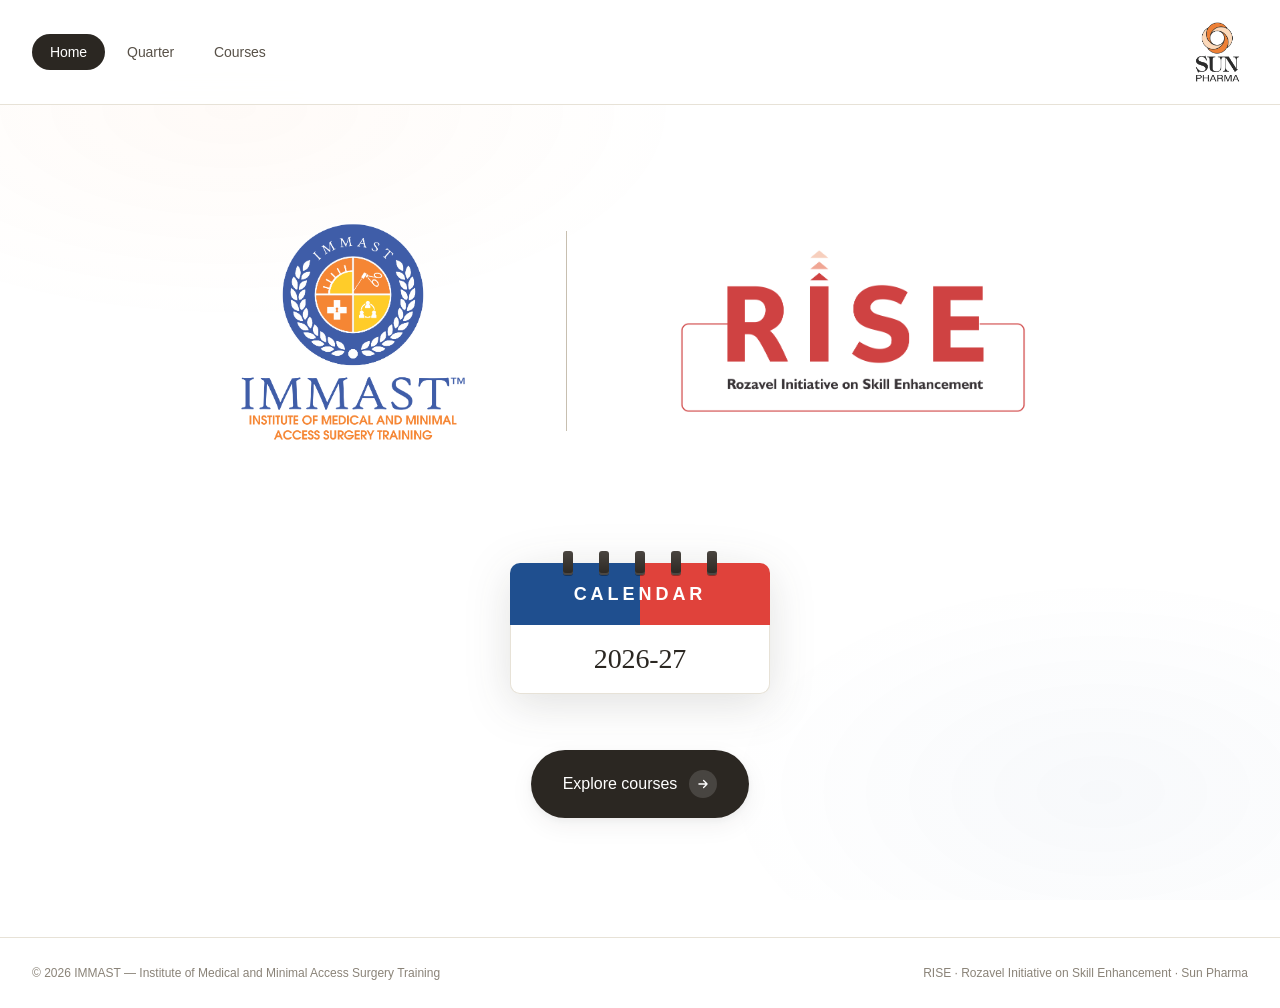
==== index.html @ b808cfca "Add files via upload" ====
<!DOCTYPE html>
<html lang="en">
<head>
<meta charset="UTF-8" />
<meta name="viewport" content="width=device-width, initial-scale=1.0, maximum-scale=5.0" />
<meta name="color-scheme" content="light only" />
<meta name="theme-color" content="#FFFFFF" />
<meta name="format-detection" content="telephone=no, date=no, address=no, email=no" />
<title>IMMAST × RISE — Course Calendar 2026–27</title>

<!-- Security headers (meta equivalents — configure matching response headers at the web server for full effect) -->
<meta http-equiv="Content-Security-Policy" content="default-src 'self'; script-src 'self'; style-src 'self' https://fonts.googleapis.com; font-src 'self' https://fonts.gstatic.com; img-src 'self'; frame-src 'self'; frame-ancestors 'none'; base-uri 'self'; form-action 'self'; object-src 'none'; connect-src 'self'; media-src 'self'; worker-src 'self'; manifest-src 'self'; upgrade-insecure-requests;">
<meta http-equiv="X-Content-Type-Options" content="nosniff">
<meta http-equiv="X-Frame-Options" content="DENY">
<meta name="referrer" content="strict-origin-when-cross-origin">
<meta http-equiv="Permissions-Policy" content="accelerometer=(), autoplay=(), camera=(), cross-origin-isolated=(), display-capture=(), encrypted-media=(), fullscreen=(self), geolocation=(), gyroscope=(), keyboard-map=(), magnetometer=(), microphone=(), midi=(), payment=(), picture-in-picture=(), publickey-credentials-get=(), screen-wake-lock=(), sync-xhr=(), usb=(), xr-spatial-tracking=()">

<link rel="preconnect" href="https://fonts.googleapis.com">
<link rel="preconnect" href="https://fonts.gstatic.com" crossorigin>
<link href="https://fonts.googleapis.com/css2?family=Fraunces:opsz,wght@9..144,400;9..144,500;9..144,600;9..144,700&family=Inter:wght@400;500;600;700&display=swap" rel="stylesheet">
<link rel="stylesheet" href="styles.css">
</head>
<body>

<div class="ambient" aria-hidden="true"></div>

<!-- ========== TOP BAR ========== -->
<header class="topbar" role="banner">
  <div class="topbar-inner">
    <nav class="topbar-nav" aria-label="Primary">
      <button class="nav-link" data-nav="landing">Home</button>
      <button class="nav-link" data-nav="quarters">Quarter</button>
      <button class="nav-link" data-nav="courses">Courses</button>
    </nav>

    <button class="burger" id="burger" aria-label="Open menu" aria-expanded="false" aria-controls="mobile-drawer">
      <svg viewBox="0 0 24 24" fill="none" stroke="currentColor" stroke-width="2" stroke-linecap="round" stroke-linejoin="round"><path d="M4 6h16M4 12h16M4 18h16"/></svg>
    </button>

    <div class="brand-group">
      <img class="logo-immast" src="assets/IMMAST Logo.png" alt="IMMAST — Institute of Medical and Minimal Access Surgery Training" />
      <div class="brand-divider" aria-hidden="true"></div>
      <img class="logo-rise" src="assets/Rise Logo.png" alt="RISE — Rozavel Initiative on Skill Enhancement" />
    </div>

    <div class="topbar-right">
      <img class="logo-sun" src="assets/Sun Logo.png" alt="Sun Pharma" />
    </div>
  </div>

  <nav class="mobile-drawer" id="mobile-drawer" aria-label="Mobile primary">
    <button class="nav-link" data-nav="landing">Home</button>
    <button class="nav-link" data-nav="quarters">Quarter</button>
    <button class="nav-link" data-nav="courses">Courses</button>
  </nav>
</header>

<!-- ========== STAGE ========== -->
<main class="stage" id="stage">

  <!-- Screen 1: Landing -->
  <section class="screen active" id="screen-landing" data-screen="landing">
    <div class="container landing">
      <div class="landing-logos" aria-hidden="true">
        <img class="landing-logo immast" src="assets/IMMAST Logo.png" alt="" />
        <span class="lg-divider"></span>
        <img class="landing-logo rise" src="assets/Rise Logo.png" alt="" />
      </div>

      <div class="cal-badge" aria-label="Calendar 2026-27">
        <div class="cal-rings" aria-hidden="true">
          <span></span><span></span><span></span><span></span><span></span>
        </div>
        <div class="cal-top">CALENDAR</div>
        <div class="cal-bottom">2026-27</div>
      </div>

      <button class="cta-primary" id="go-quarters">
        Explore courses
        <span class="arrow">
          <svg viewBox="0 0 24 24" fill="none" stroke="currentColor" stroke-width="2.2" stroke-linecap="round" stroke-linejoin="round"><path d="M5 12h14M13 6l6 6-6 6"/></svg>
        </span>
      </button>
    </div>
  </section>

  <!-- Screen 2: Quarter select -->
  <section class="screen" id="screen-quarters" data-screen="quarters">
    <div class="container landing">
      <div class="back-slot" id="backslot-quarters"></div>

      <div class="landing-logos" aria-hidden="true">
        <img class="landing-logo immast" src="assets/IMMAST Logo.png" alt="" />
        <span class="lg-divider"></span>
        <img class="landing-logo rise" src="assets/Rise Logo.png" alt="" />
      </div>

      <div class="cal-badge" aria-label="Calendar 2026-27">
        <div class="cal-rings" aria-hidden="true">
          <span></span><span></span><span></span><span></span><span></span>
        </div>
        <div class="cal-top">CALENDAR</div>
        <div class="cal-bottom">2026-27</div>
      </div>

      <div class="quarter-grid" id="quarter-grid"></div>
    </div>
  </section>

  <!-- Screen 3: Course list -->
  <section class="screen" id="screen-courses" data-screen="courses">
    <div class="container">
      <div class="back-slot" id="backslot-courses"></div>
      <div class="quarter-switch" id="quarter-switch"></div>
      <div class="course-header" id="course-header"></div>
      <div class="course-list" id="course-list"></div>
    </div>
  </section>

</main>

<!-- ========== FOOTER ========== -->
<footer class="site-foot">
  <div>© 2026 IMMAST — Institute of Medical and Minimal Access Surgery Training</div>
  <div>RISE · Rozavel Initiative on Skill Enhancement · Sun Pharma</div>
</footer>

<!-- ========== PDF VIEWER ========== -->
<div class="pdf-overlay" id="pdf-overlay" role="dialog" aria-modal="true" aria-label="Course brochure">
  <div class="pdf-topbar">
    <div class="pdf-title">
      <span class="top">Course brochure</span>
      <span class="name" id="pdf-name">—</span>
    </div>
    <div class="pdf-controls">
      <a class="pdf-open-new" id="pdf-open-new" href="#" target="_blank" rel="noopener noreferrer">
        <svg viewBox="0 0 24 24" fill="none" stroke="currentColor" stroke-width="2" stroke-linecap="round" stroke-linejoin="round"><path d="M14 3h7v7M10 14L21 3M21 14v5a2 2 0 0 1-2 2H5a2 2 0 0 1-2-2V5a2 2 0 0 1 2-2h5"/></svg>
        Open in new tab
      </a>
      <button class="pdf-btn" id="pdf-close" title="Close" aria-label="Close">
        <svg viewBox="0 0 24 24" fill="none" stroke="currentColor" stroke-width="2" stroke-linecap="round"><path d="M6 6l12 12M18 6L6 18"/></svg>
      </button>
    </div>
  </div>
  <div class="pdf-stage" id="pdf-stage">
    <div class="pdf-canvas" id="pdf-canvas">
      <iframe class="pdf-frame" id="pdf-frame" title="Course brochure" src="about:blank"></iframe>
    </div>
  </div>
</div>

<script src="app.js" defer></script>
</body>
</html>
---- styles.css ----
:root{
  --bg: #FFFFFF;
  --bg-2: #F6F3EE;
  --paper: #FFFFFF;
  --ink: #2B2722;
  --ink-2: #585148;
  --ink-3: #8A8378;
  --line: #E7E2D7;
  --line-2: #C7BFB0;

  --accent: #F47A21;      /* Quarter 1 — bright orange */
  --accent-soft: #F7B27A;
  --accent-bg: #FCE8D4;

  --immast: #1F4F8F;      /* Quarter 2 / IMMAST blue */
  --immast-soft: #8FA6C6;
  --immast-bg: #DEE6F2;

  --rise: #E0423B;        /* Quarter 3 / RISE red */
  --rise-soft: #F0A19D;
  --rise-bg: #FADDDB;

  --shadow-sm: 0 1px 2px rgba(43,39,34,0.04), 0 1px 3px rgba(43,39,34,0.06);
  --shadow-md: 0 2px 8px rgba(43,39,34,0.05), 0 8px 24px rgba(43,39,34,0.06);
  --shadow-lg: 0 10px 40px rgba(43,39,34,0.10), 0 20px 60px rgba(43,39,34,0.08);

  --r-sm: 10px;
  --r-md: 16px;
  --r-lg: 24px;

  --ease: cubic-bezier(0.22, 1, 0.36, 1);
}

/* Per-quarter theming — applied via .q-1 / .q-2 / .q-3 classes rather than inline styles */
.q-1{ --q-color: var(--accent); --q-soft: var(--accent-soft); --q-bg: var(--accent-bg); }
.q-2{ --q-color: var(--immast); --q-soft: var(--immast-soft); --q-bg: var(--immast-bg); }
.q-3{ --q-color: var(--rise); --q-soft: var(--rise-soft); --q-bg: var(--rise-bg); }

html{
  color-scheme: light only;
  -webkit-text-size-adjust: 100%;
  -ms-text-size-adjust: 100%;
  text-size-adjust: 100%;
}
*{
  box-sizing: border-box; margin: 0; padding: 0;
  -webkit-tap-highlight-color: transparent;
  user-select: none;
  -webkit-user-select: none;
  font-synthesis: none;
  -webkit-font-synthesis: none;
}
em, i, address, cite, dfn, var{ font-style: normal; }
html, body{ height: 100%; }
body{
  font-family: 'Inter', Arial, Helvetica, sans-serif;
  font-feature-settings: "kern" 1, "liga" 1;
  background: var(--bg);
  color: var(--ink);
  -webkit-font-smoothing: antialiased;
  -moz-osx-font-smoothing: grayscale;
  overflow-x: hidden;
  overscroll-behavior-y: none;
  forced-color-adjust: none;
}
body.pdf-open{ overflow: hidden; }
input, textarea{ user-select: text; -webkit-user-select: text; font-size: 16px; }

.ambient{
  position: fixed; inset: 0; pointer-events: none; z-index: 0;
  background:
    radial-gradient(ellipse 60% 40% at 18% 12%, rgba(244,122,33,0.035), transparent 60%),
    radial-gradient(ellipse 50% 40% at 86% 88%, rgba(31,79,143,0.035), transparent 60%);
}

.topbar{
  position: sticky; top: 0; z-index: 40;
  background: rgba(255, 255, 255, 0.88);
  backdrop-filter: saturate(1.2) blur(12px);
  -webkit-backdrop-filter: saturate(1.2) blur(12px);
  border-bottom: 1px solid var(--line);
}
.topbar-inner{
  max-width: 1400px; margin: 0 auto;
  padding: 16px 32px;
  display: grid;
  grid-template-columns: 1fr auto 1fr;
  align-items: center;
  gap: 24px;
  min-height: 84px;
}
.topbar-nav{
  display: flex; align-items: center; gap: 4px;
  justify-self: start;
}
.nav-link{
  background: transparent;
  border: none;
  font-family: inherit;
  font-size: 14px;
  font-weight: 500;
  color: var(--ink-2);
  padding: 10px 18px;
  border-radius: 999px;
  cursor: pointer;
  transition: all 200ms var(--ease);
  letter-spacing: -0.005em;
}
.nav-link:hover{ color: var(--ink); background: var(--bg-2); }
.nav-link.active{ background: var(--ink); color: var(--paper); }
.nav-link[disabled]{ color: var(--ink-3); cursor: not-allowed; }
.nav-link[disabled]:hover{ background: transparent; color: var(--ink-3); }

.burger{
  display: none;
  align-items: center; justify-content: center;
  width: 44px; height: 44px;
  background: transparent;
  border: 1px solid var(--line-2);
  border-radius: 12px;
  cursor: pointer;
  color: var(--ink);
  transition: all 200ms var(--ease);
}
.burger:hover{ background: var(--bg-2); }
.burger svg{ width: 22px; height: 22px; }

.brand-group{
  display: flex; align-items: center; gap: 22px;
  justify-self: center;
}
body.screen-landing .brand-group,
body.screen-quarters .brand-group{ visibility: hidden; }
.brand-group img{ display: block; cursor: pointer; }
.logo-immast{ height: 64px; width: auto; }
.logo-rise{ height: 50px; width: auto; }
.logo-sun{ height: 72px; width: auto; opacity: 1; }
.brand-divider{
  width: 1px; height: 46px; background: var(--line-2);
}
.topbar-right{
  display: flex; align-items: center; gap: 16px;
  justify-self: end;
}

.mobile-drawer{
  position: absolute;
  top: 100%; left: 0; right: 0;
  background: rgba(255, 255, 255, 0.98);
  backdrop-filter: saturate(1.2) blur(12px);
  border-bottom: 1px solid var(--line);
  padding: 12px 20px 16px;
  display: none;
  flex-direction: column;
  gap: 4px;
  box-shadow: var(--shadow-md);
}
.mobile-drawer.open{ display: flex; }
.mobile-drawer .nav-link{
  text-align: left;
  padding: 12px 14px;
  font-size: 15px;
}

.back-slot{
  align-self: flex-start;
  width: 100%;
  text-align: left;
}
.back-btn{
  display: inline-flex; align-items: center; gap: 8px;
  background: var(--paper);
  border: 1px solid var(--line-2);
  color: var(--ink);
  font-family: inherit;
  font-size: 13px;
  font-weight: 500;
  padding: 9px 18px 9px 14px;
  border-radius: 999px;
  cursor: pointer;
  transition: all 220ms var(--ease);
  box-shadow: var(--shadow-sm);
  margin-bottom: 28px;
}
.back-btn:hover{ background: var(--ink); color: var(--paper); border-color: var(--ink); transform: translateX(-2px); }
.back-btn svg{ width: 14px; height: 14px; }

.stage{
  position: relative; z-index: 1;
  min-height: calc(100vh - 68px);
}
.screen{
  position: absolute; inset: 0;
  opacity: 0;
  pointer-events: none;
  transition: opacity 320ms var(--ease), transform 420ms var(--ease);
  transform: translateY(14px);
  padding: 48px 32px 80px;
  overflow-y: auto;
}
.screen.active{
  opacity: 1;
  pointer-events: auto;
  transform: translateY(0);
}
.screen.exit-left{ transform: translateX(-24px); }
.screen.exit-right{ transform: translateX(24px); }

.container{ max-width: 1280px; margin: 0 auto; width: 100%; }

.eyebrow{
  display: inline-flex; align-items: center; gap: 8px;
  padding: 6px 14px;
  background: var(--paper);
  border: 1px solid var(--line);
  border-radius: 999px;
  font-size: 12px;
  letter-spacing: 0.1em;
  text-transform: uppercase;
  color: var(--ink-2);
  font-weight: 500;
}
.eyebrow .dot{ width: 6px; height: 6px; border-radius: 999px; background: var(--accent); }

.landing{
  display: flex; flex-direction: column; justify-content: flex-start; align-items: center;
  text-align: center;
  min-height: calc(100vh - 84px - 128px);
  padding-top: clamp(24px, 4vw, 48px);
}
#screen-landing .landing{
  justify-content: center;
  padding-top: clamp(16px, 3vw, 40px);
  padding-bottom: clamp(32px, 6vw, 72px);
}
.landing-logos{
  display: flex; align-items: center; justify-content: center;
  gap: clamp(18px, 4vw, 64px);
  margin-bottom: clamp(32px, 5vw, 56px);
  flex-wrap: nowrap;
  max-width: 100%;
}
.landing-logos img{ display: block; height: auto; cursor: pointer; }
.landing-logo.immast{ height: clamp(82px, 28vw, 280px); }
.landing-logo.rise{ height: clamp(64px, 23vw, 232px); }
.landing-logos .lg-divider{
  width: 1px;
  height: clamp(60px, 20vw, 200px);
  background: var(--line-2);
  flex-shrink: 0;
}
.landing h1{
  font-family: 'Fraunces', 'Times New Roman', serif;
  font-weight: 400;
  font-size: clamp(48px, 7.5vw, 104px);
  line-height: 0.98;
  letter-spacing: -0.025em;
  color: var(--ink);
  max-width: 14ch;
  margin-bottom: 48px;
  text-wrap: balance;
}
.cta-primary{
  display: inline-flex; align-items: center; gap: 12px;
  background: var(--ink);
  color: #FFFFFF;
  font-family: inherit;
  font-size: 16px;
  font-weight: 500;
  padding: 20px 32px;
  border: none;
  border-radius: 999px;
  cursor: pointer;
  transition: all 260ms var(--ease);
  box-shadow: var(--shadow-md);
  margin-top: clamp(32px, 5vw, 56px);
}
.cta-primary:hover{ background: var(--accent); transform: translateY(-1px); box-shadow: var(--shadow-lg); }
.cta-primary:active{ transform: translateY(0); }
.cta-primary .arrow{
  width: 28px; height: 28px;
  border-radius: 999px;
  background: rgba(255,255,255,0.14);
  display: inline-flex; align-items: center; justify-content: center;
  transition: transform 260ms var(--ease);
}
.cta-primary:hover .arrow{ transform: translateX(3px); }
.cta-primary svg{ width: 14px; height: 14px; }

.cal-badge{
  position: relative;
  width: clamp(200px, 22vw, 260px);
  margin: clamp(20px, 3vw, 36px) auto 0;
  filter: drop-shadow(0 10px 22px rgba(43,39,34,0.14));
}
.cal-rings{
  position: absolute;
  left: 0; right: 0;
  top: -12px;
  display: flex; justify-content: center;
  gap: clamp(18px, 2.6vw, 26px);
  pointer-events: none;
  z-index: 2;
}
.cal-rings span{
  display: block;
  width: 10px;
  height: 24px;
  background: linear-gradient(180deg, #4A4540 0%, #2B2722 100%);
  border-radius: 3px;
  box-shadow: inset 0 -2px 0 rgba(255,255,255,0.14), 0 1px 0 rgba(0,0,0,0.35);
}
.cal-top{
  position: relative;
  height: clamp(48px, 6vw, 62px);
  background: linear-gradient(90deg, #1F4F8F 0%, #1F4F8F 50%, #E0423B 50%, #E0423B 100%);
  border-radius: 10px 10px 0 0;
  display: flex; align-items: center; justify-content: center;
  color: #FFFFFF;
  font-family: 'Inter', Arial, sans-serif;
  font-weight: 700;
  font-size: clamp(15px, 1.45vw, 18px);
  letter-spacing: 0.22em;
}
.cal-bottom{
  background: #FFFFFF;
  border: 1px solid var(--line);
  border-top: none;
  border-radius: 0 0 10px 10px;
  padding: clamp(12px, 1.6vw, 18px);
  text-align: center;
  color: #2B2722;
  font-family: 'Fraunces', Georgia, serif;
  font-size: clamp(22px, 2.2vw, 28px);
  font-weight: 500;
  letter-spacing: -0.005em;
}

.screen-header{
  text-align: center;
  margin-bottom: 56px;
}
.screen-header .eyebrow{ margin-bottom: 20px; }
.screen-header h2{
  font-family: 'Fraunces', serif;
  font-weight: 400;
  font-size: clamp(36px, 5vw, 64px);
  line-height: 1.04;
  letter-spacing: -0.02em;
  margin-bottom: 16px;
  text-wrap: balance;
}
.screen-header h2 .accent{ color: var(--accent); font-weight: 500; }
.screen-header p{
  color: var(--ink-2);
  font-size: 16px;
  max-width: 56ch;
  margin: 0 auto;
  line-height: 1.6;
}

.quarter-grid{
  display: flex;
  flex-wrap: wrap;
  gap: clamp(16px, 2.2vw, 28px);
  justify-content: center;
  max-width: 1120px;
  margin: clamp(32px, 5vw, 56px) auto 0;
}

.q-card{
  position: relative;
  display: inline-flex;
  align-items: stretch;
  padding: 0;
  height: clamp(72px, 7vw, 92px);
  background: #FFFFFF;
  border: 2px solid var(--q-color, var(--accent));
  border-radius: 999px;
  cursor: pointer;
  font-family: 'Fraunces', Georgia, serif;
  color: var(--ink);
  box-shadow: 0 4px 14px rgba(43,39,34,0.08);
  transition: transform 260ms var(--ease), box-shadow 260ms var(--ease);
  padding-right: clamp(56px, 6vw, 72px);
}
.q-card:hover{ transform: translateY(-3px); box-shadow: 0 10px 28px rgba(43,39,34,0.14); }
.q-card:active{ transform: translateY(-1px); }

.q-card__label{
  padding: 0 clamp(24px, 2.6vw, 36px) 0 clamp(28px, 3vw, 40px);
  display: flex; align-items: center;
  font-size: clamp(22px, 2.2vw, 30px);
  font-weight: 500;
  letter-spacing: -0.005em;
  color: var(--ink);
}

.q-card__hex{
  position: absolute;
  right: -2px; top: 50%;
  transform: translateY(-50%);
  width: clamp(78px, 8vw, 100px);
  height: clamp(84px, 9vw, 108px);
  background: var(--q-color, var(--accent));
  clip-path: polygon(25% 4%, 75% 4%, 100% 50%, 75% 96%, 25% 96%, 0% 50%);
  display: flex; align-items: center; justify-content: center;
  color: #FFFFFF;
  font-size: clamp(32px, 3.4vw, 44px);
  font-weight: 600;
  letter-spacing: -0.01em;
  filter: drop-shadow(2px 3px 6px rgba(43,39,34,0.25));
}
.q-card__hex::after{
  content: "";
  position: absolute;
  inset: 0;
  clip-path: polygon(50% 0%, 100% 50%, 50% 100%, 50% 96%, 92% 50%, 50% 4%);
  background: rgba(0,0,0,0.16);
  pointer-events: none;
}

.screen.active .q-card{
  animation: rise 500ms var(--ease) backwards;
}
.screen.active .q-card:nth-child(1){ animation-delay: 60ms; }
.screen.active .q-card:nth-child(2){ animation-delay: 140ms; }
.screen.active .q-card:nth-child(3){ animation-delay: 220ms; }

@keyframes rise{
  from{ opacity: 0; transform: translateY(20px); }
  to{ opacity: 1; transform: translateY(0); }
}

.quarter-switch{
  display: flex; align-items: center; justify-content: space-between;
  gap: 12px;
  margin-bottom: 28px;
  padding: 10px 14px;
  background: var(--paper);
  border: 1px solid var(--line);
  border-radius: 999px;
}
.qs-btn{
  display: inline-flex; align-items: center; gap: 10px;
  background: transparent;
  border: none;
  color: var(--ink);
  font-family: inherit;
  font-size: 13px;
  font-weight: 500;
  padding: 8px 14px;
  border-radius: 999px;
  cursor: pointer;
  transition: all 220ms var(--ease);
  max-width: 45%;
  text-align: left;
}
.qs-btn:hover:not([disabled]){ background: var(--bg-2); }
.qs-btn[disabled]{ color: var(--ink-3); cursor: not-allowed; opacity: 0.5; }
.qs-btn svg{ width: 14px; height: 14px; flex-shrink: 0; }
.qs-btn .qs-meta{
  display: flex; flex-direction: column; gap: 1px;
  min-width: 0;
}
.qs-btn .qs-meta .qs-label{
  font-size: 10px; letter-spacing: 0.14em; text-transform: uppercase;
  color: var(--ink-3); font-weight: 500;
}
.qs-btn .qs-meta .qs-title{
  font-family: 'Fraunces', serif; font-size: 15px; letter-spacing: -0.01em;
  white-space: nowrap; overflow: hidden; text-overflow: ellipsis;
}
.qs-btn.next{ text-align: right; flex-direction: row-reverse; }
.qs-spacer{
  max-width: 45%;
  flex: 1 1 0;
  visibility: hidden;
}
.qs-current{
  font-size: 12px; letter-spacing: 0.12em; text-transform: uppercase;
  color: var(--ink-3); font-weight: 500;
  padding: 0 8px;
}
.qs-current strong{
  color: var(--ink); font-weight: 600;
}

.course-header{
  display: flex; align-items: flex-end; justify-content: space-between;
  gap: 24px; flex-wrap: wrap;
  margin-bottom: 40px;
  padding-bottom: 24px;
  border-bottom: 1px solid var(--line);
}
.course-header-left h2{
  font-family: 'Fraunces', serif;
  font-weight: 400;
  font-size: clamp(36px, 4.4vw, 56px);
  letter-spacing: -0.02em;
  line-height: 1.02;
  margin-bottom: 10px;
}
.course-header-left h2 .accent{ color: var(--q-color, var(--accent)); font-weight: 500; }
.course-header-left .sub{
  color: var(--ink-2);
  font-size: 15px;
}
.course-header-right{
  display: flex; gap: 10px;
  flex-wrap: wrap;
}
.specialty-chip{
  display: inline-flex; align-items: center; gap: 8px;
  padding: 10px 16px;
  background: var(--q-bg, var(--accent-bg));
  border: 1px solid var(--q-soft, var(--accent-soft));
  color: var(--q-color, var(--accent));
  border-radius: 999px;
  font-size: 13px;
  font-weight: 500;
}
.specialty-chip .tick{
  width: 5px; height: 5px; border-radius: 999px; background: currentColor;
}

.course-list{
  display: flex; flex-direction: column;
  gap: 12px;
}
.course-row{
  display: grid;
  grid-template-columns: 56px 1fr 220px 120px 56px;
  align-items: center;
  gap: 24px;
  background: var(--paper);
  border: 1px solid var(--line);
  border-radius: var(--r-md);
  padding: 20px 24px;
  cursor: pointer;
  transition: all 240ms var(--ease);
  font-family: inherit;
  text-align: left;
  color: var(--ink);
  width: 100%;
  position: relative;
}
.course-row::before{
  content: "";
  position: absolute;
  left: 0; top: 20px; bottom: 20px;
  width: 2px;
  background: var(--q-color, var(--accent));
  border-radius: 2px;
  opacity: 0;
  transition: opacity 240ms var(--ease);
}
.course-row:hover{ border-color: var(--line-2); transform: translateX(4px); box-shadow: var(--shadow-md); }
.course-row:hover::before{ opacity: 1; }

.course-idx{
  font-family: 'Fraunces', serif;
  font-size: 22px;
  color: var(--ink-3);
  font-variant-numeric: tabular-nums;
}
.course-name{
  font-family: 'Fraunces', serif;
  font-size: 20px;
  font-weight: 400;
  line-height: 1.3;
  letter-spacing: -0.01em;
}
.course-name small{
  display: block;
  font-family: 'Inter', sans-serif;
  font-size: 11px;
  letter-spacing: 0.1em;
  text-transform: uppercase;
  color: var(--ink-3);
  font-weight: 500;
  margin-bottom: 6px;
}
.course-dates{
  font-size: 14px;
  color: var(--ink-2);
  display: flex; flex-direction: column; gap: 2px;
}
.course-dates .label{
  font-size: 10px; letter-spacing: 0.12em; text-transform: uppercase; color: var(--ink-3); font-weight: 500;
}
.course-batch{
  display: flex; flex-direction: column; gap: 2px;
  font-size: 14px;
  color: var(--ink-2);
}
.course-batch .label{
  font-size: 10px; letter-spacing: 0.12em; text-transform: uppercase; color: var(--ink-3); font-weight: 500;
}
.course-batch .val{
  font-family: 'Fraunces', serif;
  font-size: 22px;
  color: var(--ink);
}
.course-open{
  width: 44px; height: 44px;
  border-radius: 999px;
  background: var(--bg-2);
  display: flex; align-items: center; justify-content: center;
  color: var(--ink-2);
  transition: all 240ms var(--ease);
}
.course-row:hover .course-open{
  background: var(--q-color, var(--accent));
  color: white;
}
.course-row:hover .course-open svg{ transform: translate(2px, -2px); }
.course-open svg{ width: 16px; height: 16px; transition: transform 240ms var(--ease); }

.screen.active .course-row{
  animation: rise 420ms var(--ease) backwards;
}
.screen.active .course-row:nth-child(1){ animation-delay: 40ms; }
.screen.active .course-row:nth-child(2){ animation-delay: 100ms; }
.screen.active .course-row:nth-child(3){ animation-delay: 160ms; }
.screen.active .course-row:nth-child(4){ animation-delay: 220ms; }
.screen.active .course-row:nth-child(5){ animation-delay: 280ms; }

.site-foot{
  position: relative; z-index: 1;
  border-top: 1px solid var(--line);
  padding: 28px 32px;
  display: flex; justify-content: space-between; align-items: center;
  gap: 24px; flex-wrap: wrap;
  font-size: 12px;
  color: var(--ink-3);
  max-width: 1400px; margin: 0 auto;
}

.pdf-overlay{
  position: fixed; inset: 0;
  background: rgba(20, 18, 15, 0.78);
  backdrop-filter: blur(8px);
  -webkit-backdrop-filter: blur(8px);
  z-index: 100;
  display: flex; flex-direction: column;
  opacity: 0;
  pointer-events: none;
  transition: opacity 300ms var(--ease);
}
.pdf-overlay.open{ opacity: 1; pointer-events: auto; }

.pdf-topbar{
  display: flex; align-items: center; justify-content: space-between;
  padding: 16px 24px;
  color: #EFE8DB;
  gap: 16px;
}
.pdf-title{
  display: flex; flex-direction: column; gap: 2px;
  min-width: 0;
}
.pdf-title .top{
  font-size: 11px; letter-spacing: 0.14em; text-transform: uppercase;
  color: rgba(239, 232, 219, 0.55);
}
.pdf-title .name{
  font-family: 'Fraunces', serif;
  font-size: 18px;
  font-weight: 400;
  letter-spacing: -0.01em;
  white-space: nowrap;
  overflow: hidden;
  text-overflow: ellipsis;
  max-width: 50vw;
}
.pdf-controls{
  display: flex; align-items: center; gap: 10px;
}
.pdf-btn{
  width: 40px; height: 40px;
  background: rgba(255,255,255,0.08);
  border: 1px solid rgba(255,255,255,0.1);
  border-radius: 999px;
  color: #EFE8DB;
  cursor: pointer;
  display: inline-flex; align-items: center; justify-content: center;
  transition: all 220ms var(--ease);
}
.pdf-btn:hover{ background: rgba(255,255,255,0.16); }
.pdf-btn:disabled{ opacity: 0.35; cursor: default; }
.pdf-btn svg{ width: 16px; height: 16px; }

.pdf-stage{
  flex: 1;
  position: relative;
  display: flex; align-items: center; justify-content: center;
  padding: 8px 24px 24px;
  overflow: hidden;
}
.pdf-canvas{
  position: relative;
  width: 100%; height: 100%;
  display: flex; align-items: center; justify-content: center;
}

.pdf-frame{
  width: min(1180px, 96vw);
  height: calc(100vh - 110px);
  max-height: calc(100vh - 110px);
  background: #FFFFFF;
  border-radius: 10px;
  box-shadow: 0 24px 90px rgba(0,0,0,0.55), 0 0 0 1px rgba(255,255,255,0.06);
  border: none;
  display: block;
  color-scheme: light;
}

.pdf-open-new{
  display: inline-flex; align-items: center; gap: 6px;
  font-size: 12px;
  color: rgba(239, 232, 219, 0.85);
  text-decoration: none;
  padding: 8px 14px;
  border-radius: 999px;
  background: rgba(255,255,255,0.08);
  border: 1px solid rgba(255,255,255,0.12);
  transition: all 220ms var(--ease);
}
.pdf-open-new:hover{ background: rgba(255,255,255,0.18); color: #fff; }
.pdf-open-new svg{ width: 13px; height: 13px; }
.pdf-open-new.hidden{ display: none; }

@media (max-width: 1024px){
  .quarter-grid{ gap: 16px; }
  .course-row{ grid-template-columns: 40px 1fr 180px 100px 44px; gap: 18px; padding: 18px 20px; }
  .course-name{ font-size: 18px; }
  .topbar-inner{ padding: 12px 24px; }
  .screen{ padding: 40px 24px 64px; }
}
@media (max-width: 820px){
  .topbar-inner{
    grid-template-columns: 1fr auto 1fr;
    gap: 12px;
    padding: 12px 18px;
    min-height: 72px;
  }
  .topbar-nav{ display: none; }
  .burger{ display: inline-flex; justify-self: start; }
  .brand-group{ gap: 14px; }
  .logo-immast{ height: 48px; }
  .logo-rise{ height: 38px; }
  .logo-sun{ height: 54px; }
  .brand-divider{ height: 36px; }

  .quarter-switch{ flex-wrap: wrap; padding: 8px; gap: 6px; border-radius: 14px; }
  .qs-btn{ max-width: 100%; flex: 1; padding: 8px 10px; }
  .qs-current{ flex-basis: 100%; text-align: center; order: -1; padding: 4px 0; }

  .q-card{ height: 76px; padding-right: 60px; }
  .q-card__label{ font-size: 22px; padding: 0 22px 0 26px; }
  .q-card__hex{ width: 82px; height: 88px; font-size: 32px; }

  .course-row{
    grid-template-columns: 28px 1fr 44px;
    grid-template-rows: auto auto;
    gap: 4px 16px;
  }
  .course-idx{ grid-row: 1; grid-column: 1; font-size: 18px; }
  .course-name{ grid-row: 1; grid-column: 2; font-size: 17px; }
  .course-dates{ grid-column: 2; grid-row: 2; flex-direction: row; align-items: baseline; gap: 12px; }
  .course-batch{ display: none; }
  .course-open{ grid-row: 1 / span 2; grid-column: 3; align-self: center; }

  .course-header{ flex-direction: column; align-items: flex-start; }

  .pdf-frame{ width: 94vw; height: calc(100vh - 100px); }

  .site-foot{ flex-direction: column; align-items: flex-start; }
}
@media (max-width: 600px){
  .quarter-grid{ flex-direction: column; align-items: center; gap: 14px; max-width: 540px; margin-left: auto; margin-right: auto; }
  .q-card{ width: 100%; max-width: 360px; }
}
@media (max-width: 520px){
  .topbar-inner{ padding: 10px 14px; min-height: 68px; }
  .brand-group{ gap: 10px; }
  .logo-immast{ height: 40px; }
  .logo-rise{ height: 32px; }
  .logo-sun{ height: 46px; }
  .brand-divider{ height: 30px; }
  .burger{ width: 40px; height: 40px; }
  .burger svg{ width: 20px; height: 20px; }
  .screen{ padding: 28px 18px 56px; }
  .course-row{ padding: 14px 16px; gap: 2px 12px; }
}
@media (max-width: 380px){
  .logo-immast{ height: 34px; }
  .logo-rise{ height: 26px; }
  .logo-sun{ height: 38px; }
  .brand-divider{ height: 24px; }
  .brand-group{ gap: 8px; }
}

.sr-only{ position: absolute; width: 1px; height: 1px; padding: 0; margin: -1px; overflow: hidden; clip: rect(0,0,0,0); white-space: nowrap; border: 0; }
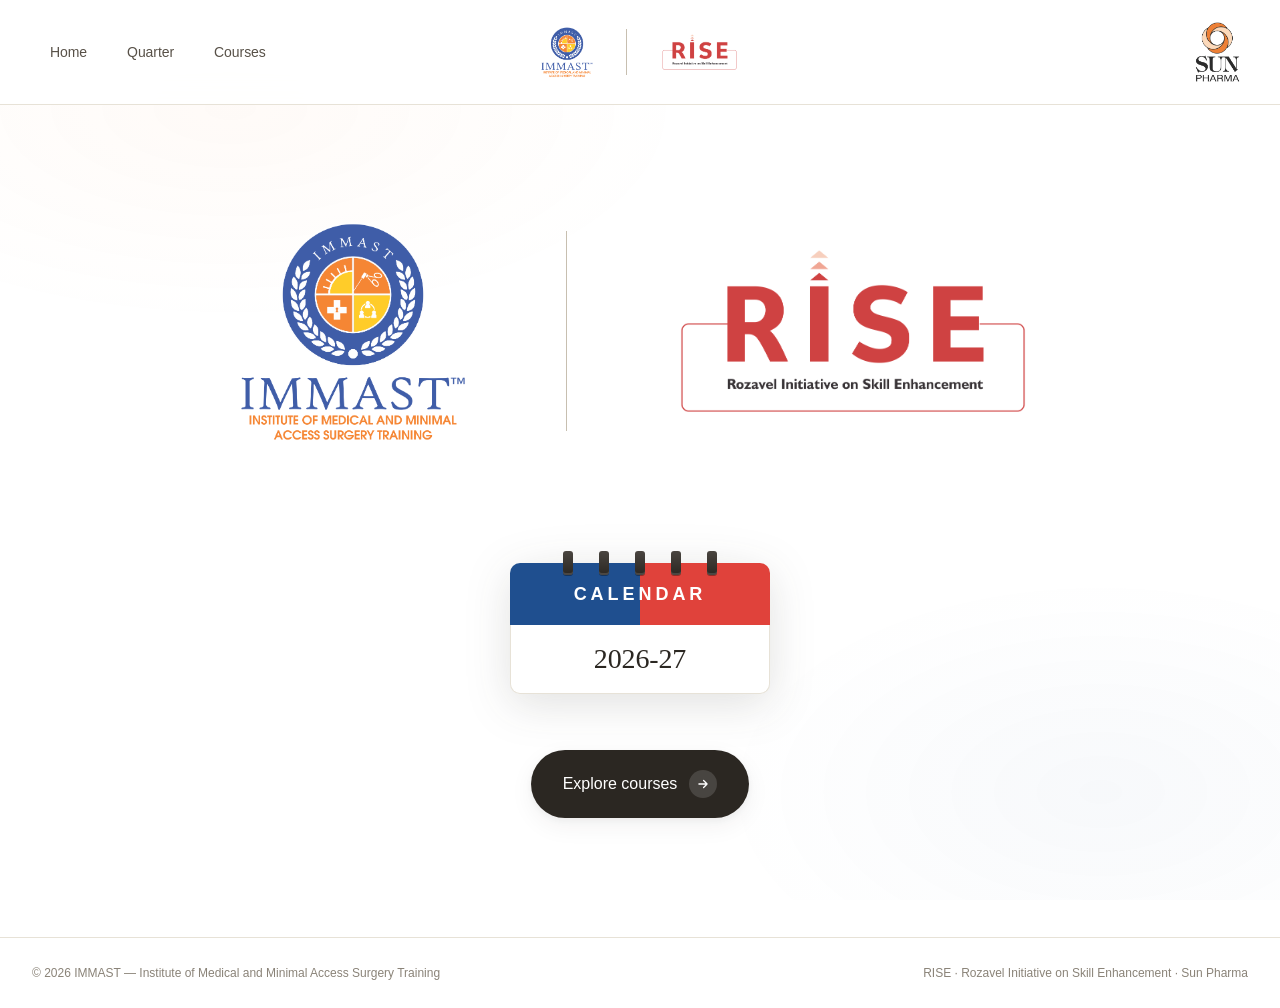
==== commit 482f942b: "Update index.html" ====
--- a/index.html
+++ b/index.html
@@ -149,6 +149,6 @@
   </div>
 </div>
 
-<script src="app.js" defer></script>
+<script src="script.js" defer></script>
 </body>
 </html>
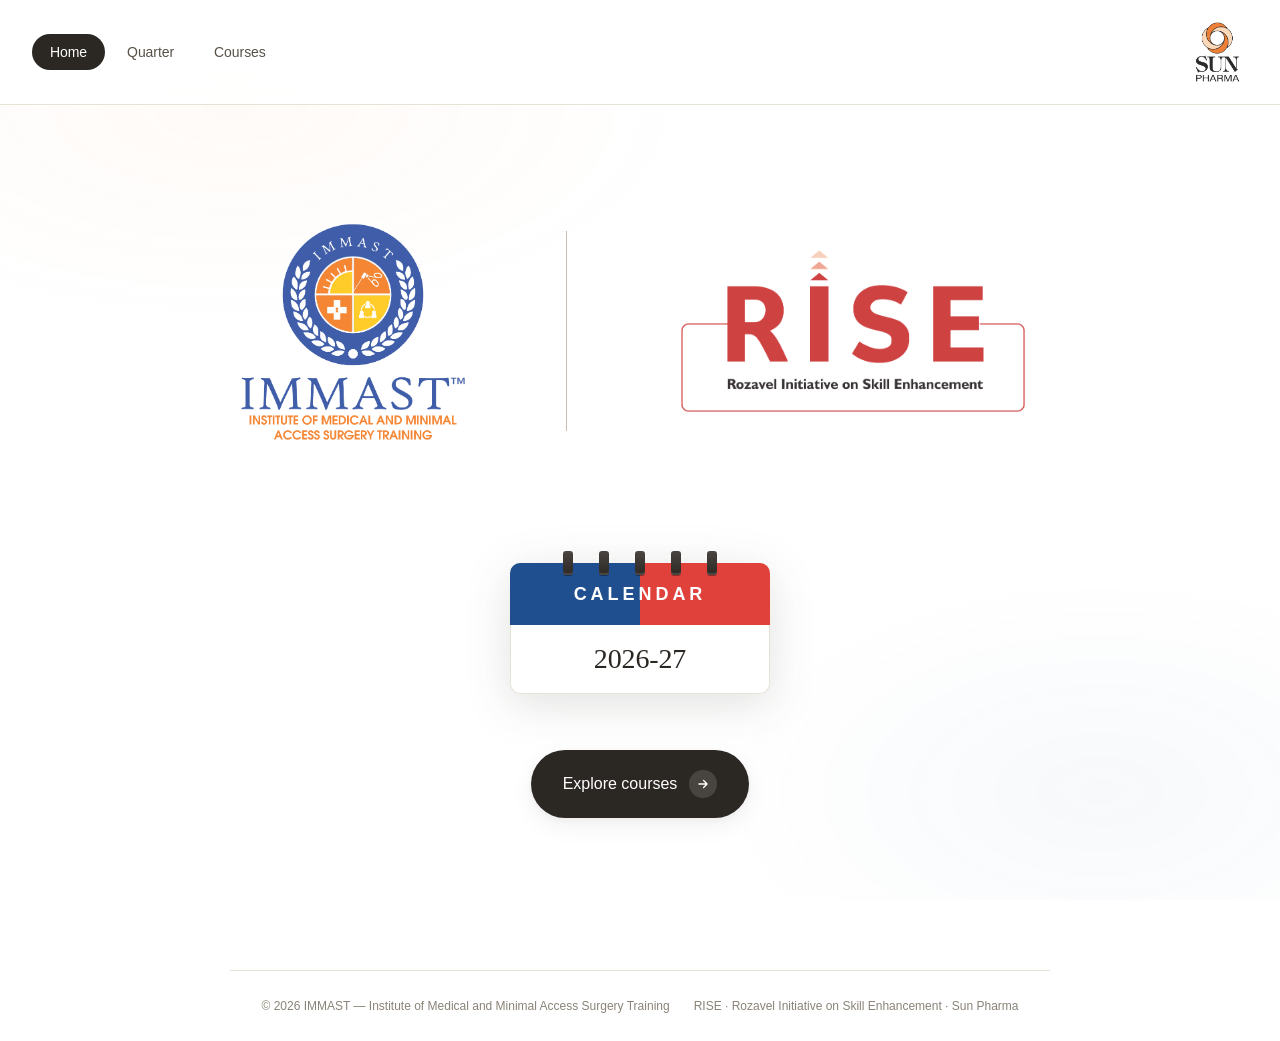
==== commit cf3b4d4d: "Add files via upload" ====
--- a/index.html
+++ b/index.html
@@ -8,17 +8,18 @@
 <meta name="format-detection" content="telephone=no, date=no, address=no, email=no" />
 <title>IMMAST × RISE — Course Calendar 2026–27</title>
 
+<!-- Base tag mitigates Path-Relative Stylesheet Import (PRSSI) by anchoring all relative URLs to the document root -->
+<base href="/">
+
 <!-- Security headers (meta equivalents — configure matching response headers at the web server for full effect) -->
-<meta http-equiv="Content-Security-Policy" content="default-src 'self'; script-src 'self'; style-src 'self' https://fonts.googleapis.com; font-src 'self' https://fonts.gstatic.com; img-src 'self'; frame-src 'self'; frame-ancestors 'none'; base-uri 'self'; form-action 'self'; object-src 'none'; connect-src 'self'; media-src 'self'; worker-src 'self'; manifest-src 'self'; upgrade-insecure-requests;">
+<!-- No external resources are loaded — all fonts use the OS system stack — so script-src/style-src/font-src can stay 'self' only. Closes Qualys QID 150261 (SRI) by removing the third-party load entirely. -->
+<meta http-equiv="Content-Security-Policy" content="default-src 'self'; script-src 'self'; style-src 'self'; font-src 'self'; img-src 'self'; frame-src 'self'; frame-ancestors 'none'; base-uri 'self'; form-action 'self'; object-src 'none'; connect-src 'self'; media-src 'self'; worker-src 'self'; manifest-src 'self'; upgrade-insecure-requests;">
 <meta http-equiv="X-Content-Type-Options" content="nosniff">
 <meta http-equiv="X-Frame-Options" content="DENY">
 <meta name="referrer" content="strict-origin-when-cross-origin">
 <meta http-equiv="Permissions-Policy" content="accelerometer=(), autoplay=(), camera=(), cross-origin-isolated=(), display-capture=(), encrypted-media=(), fullscreen=(self), geolocation=(), gyroscope=(), keyboard-map=(), magnetometer=(), microphone=(), midi=(), payment=(), picture-in-picture=(), publickey-credentials-get=(), screen-wake-lock=(), sync-xhr=(), usb=(), xr-spatial-tracking=()">
 
-<link rel="preconnect" href="https://fonts.googleapis.com">
-<link rel="preconnect" href="https://fonts.gstatic.com" crossorigin>
-<link href="https://fonts.googleapis.com/css2?family=Fraunces:opsz,wght@9..144,400;9..144,500;9..144,600;9..144,700&family=Inter:wght@400;500;600;700&display=swap" rel="stylesheet">
-<link rel="stylesheet" href="styles.css">
+<link rel="stylesheet" href="/styles.css">
 </head>
 <body>
 
@@ -125,30 +126,6 @@
   <div>RISE · Rozavel Initiative on Skill Enhancement · Sun Pharma</div>
 </footer>
 
-<!-- ========== PDF VIEWER ========== -->
-<div class="pdf-overlay" id="pdf-overlay" role="dialog" aria-modal="true" aria-label="Course brochure">
-  <div class="pdf-topbar">
-    <div class="pdf-title">
-      <span class="top">Course brochure</span>
-      <span class="name" id="pdf-name">—</span>
-    </div>
-    <div class="pdf-controls">
-      <a class="pdf-open-new" id="pdf-open-new" href="#" target="_blank" rel="noopener noreferrer">
-        <svg viewBox="0 0 24 24" fill="none" stroke="currentColor" stroke-width="2" stroke-linecap="round" stroke-linejoin="round"><path d="M14 3h7v7M10 14L21 3M21 14v5a2 2 0 0 1-2 2H5a2 2 0 0 1-2-2V5a2 2 0 0 1 2-2h5"/></svg>
-        Open in new tab
-      </a>
-      <button class="pdf-btn" id="pdf-close" title="Close" aria-label="Close">
-        <svg viewBox="0 0 24 24" fill="none" stroke="currentColor" stroke-width="2" stroke-linecap="round"><path d="M6 6l12 12M18 6L6 18"/></svg>
-      </button>
-    </div>
-  </div>
-  <div class="pdf-stage" id="pdf-stage">
-    <div class="pdf-canvas" id="pdf-canvas">
-      <iframe class="pdf-frame" id="pdf-frame" title="Course brochure" src="about:blank"></iframe>
-    </div>
-  </div>
-</div>
-
-<script src="script.js" defer></script>
+<script src="/script.js" defer></script>
 </body>
 </html>
--- a/styles.css
+++ b/styles.css
@@ -29,6 +29,13 @@
   --r-lg: 24px;
 
   --ease: cubic-bezier(0.22, 1, 0.36, 1);
+
+  /* Top bar height — used to offset the sticky back button so it sits below the bar */
+  --topbar-h: 84px;
+
+  /* System-font stacks — no third-party CSS loads, keeps Qualys SRI finding closed */
+  --font-sans: -apple-system, BlinkMacSystemFont, "Segoe UI", Roboto, "Helvetica Neue", Arial, sans-serif;
+  --font-serif: "Iowan Old Style", "Palatino Linotype", Palatino, "Hoefler Text", Georgia, "Times New Roman", serif;
 }
 
 /* Per-quarter theming — applied via .q-1 / .q-2 / .q-3 classes rather than inline styles */
@@ -51,9 +58,8 @@
   -webkit-font-synthesis: none;
 }
 em, i, address, cite, dfn, var{ font-style: normal; }
-html, body{ height: 100%; }
 body{
-  font-family: 'Inter', Arial, Helvetica, sans-serif;
+  font-family: var(--font-sans);
   font-feature-settings: "kern" 1, "liga" 1;
   background: var(--bg);
   color: var(--ink);
@@ -62,8 +68,10 @@
   overflow-x: hidden;
   overscroll-behavior-y: none;
   forced-color-adjust: none;
-}
-body.pdf-open{ overflow: hidden; }
+  min-height: 100vh;
+  display: flex;
+  flex-direction: column;
+}
 input, textarea{ user-select: text; -webkit-user-select: text; font-size: 16px; }
 
 .ambient{
@@ -163,13 +171,20 @@
 }
 
 .back-slot{
+  position: sticky;
+  top: calc(var(--topbar-h) + 12px);
+  z-index: 30;
   align-self: flex-start;
   width: 100%;
   text-align: left;
+  pointer-events: none;
+  margin-bottom: 20px;
 }
 .back-btn{
   display: inline-flex; align-items: center; gap: 8px;
-  background: var(--paper);
+  background: rgba(255, 255, 255, 0.92);
+  backdrop-filter: blur(12px) saturate(1.2);
+  -webkit-backdrop-filter: blur(12px) saturate(1.2);
   border: 1px solid var(--line-2);
   color: var(--ink);
   font-family: inherit;
@@ -179,26 +194,27 @@
   border-radius: 999px;
   cursor: pointer;
   transition: all 220ms var(--ease);
-  box-shadow: var(--shadow-sm);
-  margin-bottom: 28px;
+  box-shadow: var(--shadow-md);
+  pointer-events: auto;
 }
 .back-btn:hover{ background: var(--ink); color: var(--paper); border-color: var(--ink); transform: translateX(-2px); }
 .back-btn svg{ width: 14px; height: 14px; }
 
 .stage{
   position: relative; z-index: 1;
-  min-height: calc(100vh - 68px);
+  flex: 1;
 }
 .screen{
-  position: absolute; inset: 0;
+  position: absolute;
+  top: 0; left: 0; right: 0;
   opacity: 0;
   pointer-events: none;
   transition: opacity 320ms var(--ease), transform 420ms var(--ease);
   transform: translateY(14px);
   padding: 48px 32px 80px;
-  overflow-y: auto;
 }
 .screen.active{
+  position: relative;
   opacity: 1;
   pointer-events: auto;
   transform: translateY(0);
@@ -250,7 +266,7 @@
   flex-shrink: 0;
 }
 .landing h1{
-  font-family: 'Fraunces', 'Times New Roman', serif;
+  font-family: var(--font-serif);
   font-weight: 400;
   font-size: clamp(48px, 7.5vw, 104px);
   line-height: 0.98;
@@ -317,7 +333,7 @@
   border-radius: 10px 10px 0 0;
   display: flex; align-items: center; justify-content: center;
   color: #FFFFFF;
-  font-family: 'Inter', Arial, sans-serif;
+  font-family: var(--font-sans);
   font-weight: 700;
   font-size: clamp(15px, 1.45vw, 18px);
   letter-spacing: 0.22em;
@@ -330,7 +346,7 @@
   padding: clamp(12px, 1.6vw, 18px);
   text-align: center;
   color: #2B2722;
-  font-family: 'Fraunces', Georgia, serif;
+  font-family: var(--font-serif);
   font-size: clamp(22px, 2.2vw, 28px);
   font-weight: 500;
   letter-spacing: -0.005em;
@@ -342,7 +358,7 @@
 }
 .screen-header .eyebrow{ margin-bottom: 20px; }
 .screen-header h2{
-  font-family: 'Fraunces', serif;
+  font-family: var(--font-serif);
   font-weight: 400;
   font-size: clamp(36px, 5vw, 64px);
   line-height: 1.04;
@@ -378,7 +394,7 @@
   border: 2px solid var(--q-color, var(--accent));
   border-radius: 999px;
   cursor: pointer;
-  font-family: 'Fraunces', Georgia, serif;
+  font-family: var(--font-serif);
   color: var(--ink);
   box-shadow: 0 4px 14px rgba(43,39,34,0.08);
   transition: transform 260ms var(--ease), box-shadow 260ms var(--ease);
@@ -468,7 +484,7 @@
   color: var(--ink-3); font-weight: 500;
 }
 .qs-btn .qs-meta .qs-title{
-  font-family: 'Fraunces', serif; font-size: 15px; letter-spacing: -0.01em;
+  font-family: var(--font-serif); font-size: 15px; letter-spacing: -0.01em;
   white-space: nowrap; overflow: hidden; text-overflow: ellipsis;
 }
 .qs-btn.next{ text-align: right; flex-direction: row-reverse; }
@@ -494,7 +510,7 @@
   border-bottom: 1px solid var(--line);
 }
 .course-header-left h2{
-  font-family: 'Fraunces', serif;
+  font-family: var(--font-serif);
   font-weight: 400;
   font-size: clamp(36px, 4.4vw, 56px);
   letter-spacing: -0.02em;
@@ -559,13 +575,13 @@
 .course-row:hover::before{ opacity: 1; }
 
 .course-idx{
-  font-family: 'Fraunces', serif;
+  font-family: var(--font-serif);
   font-size: 22px;
   color: var(--ink-3);
   font-variant-numeric: tabular-nums;
 }
 .course-name{
-  font-family: 'Fraunces', serif;
+  font-family: var(--font-serif);
   font-size: 20px;
   font-weight: 400;
   line-height: 1.3;
@@ -573,7 +589,7 @@
 }
 .course-name small{
   display: block;
-  font-family: 'Inter', sans-serif;
+  font-family: var(--font-sans);
   font-size: 11px;
   letter-spacing: 0.1em;
   text-transform: uppercase;
@@ -598,7 +614,7 @@
   font-size: 10px; letter-spacing: 0.12em; text-transform: uppercase; color: var(--ink-3); font-weight: 500;
 }
 .course-batch .val{
-  font-family: 'Fraunces', serif;
+  font-family: var(--font-serif);
   font-size: 22px;
   color: var(--ink);
 }
@@ -637,100 +653,6 @@
   max-width: 1400px; margin: 0 auto;
 }
 
-.pdf-overlay{
-  position: fixed; inset: 0;
-  background: rgba(20, 18, 15, 0.78);
-  backdrop-filter: blur(8px);
-  -webkit-backdrop-filter: blur(8px);
-  z-index: 100;
-  display: flex; flex-direction: column;
-  opacity: 0;
-  pointer-events: none;
-  transition: opacity 300ms var(--ease);
-}
-.pdf-overlay.open{ opacity: 1; pointer-events: auto; }
-
-.pdf-topbar{
-  display: flex; align-items: center; justify-content: space-between;
-  padding: 16px 24px;
-  color: #EFE8DB;
-  gap: 16px;
-}
-.pdf-title{
-  display: flex; flex-direction: column; gap: 2px;
-  min-width: 0;
-}
-.pdf-title .top{
-  font-size: 11px; letter-spacing: 0.14em; text-transform: uppercase;
-  color: rgba(239, 232, 219, 0.55);
-}
-.pdf-title .name{
-  font-family: 'Fraunces', serif;
-  font-size: 18px;
-  font-weight: 400;
-  letter-spacing: -0.01em;
-  white-space: nowrap;
-  overflow: hidden;
-  text-overflow: ellipsis;
-  max-width: 50vw;
-}
-.pdf-controls{
-  display: flex; align-items: center; gap: 10px;
-}
-.pdf-btn{
-  width: 40px; height: 40px;
-  background: rgba(255,255,255,0.08);
-  border: 1px solid rgba(255,255,255,0.1);
-  border-radius: 999px;
-  color: #EFE8DB;
-  cursor: pointer;
-  display: inline-flex; align-items: center; justify-content: center;
-  transition: all 220ms var(--ease);
-}
-.pdf-btn:hover{ background: rgba(255,255,255,0.16); }
-.pdf-btn:disabled{ opacity: 0.35; cursor: default; }
-.pdf-btn svg{ width: 16px; height: 16px; }
-
-.pdf-stage{
-  flex: 1;
-  position: relative;
-  display: flex; align-items: center; justify-content: center;
-  padding: 8px 24px 24px;
-  overflow: hidden;
-}
-.pdf-canvas{
-  position: relative;
-  width: 100%; height: 100%;
-  display: flex; align-items: center; justify-content: center;
-}
-
-.pdf-frame{
-  width: min(1180px, 96vw);
-  height: calc(100vh - 110px);
-  max-height: calc(100vh - 110px);
-  background: #FFFFFF;
-  border-radius: 10px;
-  box-shadow: 0 24px 90px rgba(0,0,0,0.55), 0 0 0 1px rgba(255,255,255,0.06);
-  border: none;
-  display: block;
-  color-scheme: light;
-}
-
-.pdf-open-new{
-  display: inline-flex; align-items: center; gap: 6px;
-  font-size: 12px;
-  color: rgba(239, 232, 219, 0.85);
-  text-decoration: none;
-  padding: 8px 14px;
-  border-radius: 999px;
-  background: rgba(255,255,255,0.08);
-  border: 1px solid rgba(255,255,255,0.12);
-  transition: all 220ms var(--ease);
-}
-.pdf-open-new:hover{ background: rgba(255,255,255,0.18); color: #fff; }
-.pdf-open-new svg{ width: 13px; height: 13px; }
-.pdf-open-new.hidden{ display: none; }
-
 @media (max-width: 1024px){
   .quarter-grid{ gap: 16px; }
   .course-row{ grid-template-columns: 40px 1fr 180px 100px 44px; gap: 18px; padding: 18px 20px; }
@@ -739,6 +661,7 @@
   .screen{ padding: 40px 24px 64px; }
 }
 @media (max-width: 820px){
+  :root{ --topbar-h: 72px; }
   .topbar-inner{
     grid-template-columns: 1fr auto 1fr;
     gap: 12px;
@@ -774,8 +697,6 @@
 
   .course-header{ flex-direction: column; align-items: flex-start; }
 
-  .pdf-frame{ width: 94vw; height: calc(100vh - 100px); }
-
   .site-foot{ flex-direction: column; align-items: flex-start; }
 }
 @media (max-width: 600px){
@@ -783,6 +704,7 @@
   .q-card{ width: 100%; max-width: 360px; }
 }
 @media (max-width: 520px){
+  :root{ --topbar-h: 68px; }
   .topbar-inner{ padding: 10px 14px; min-height: 68px; }
   .brand-group{ gap: 10px; }
   .logo-immast{ height: 40px; }
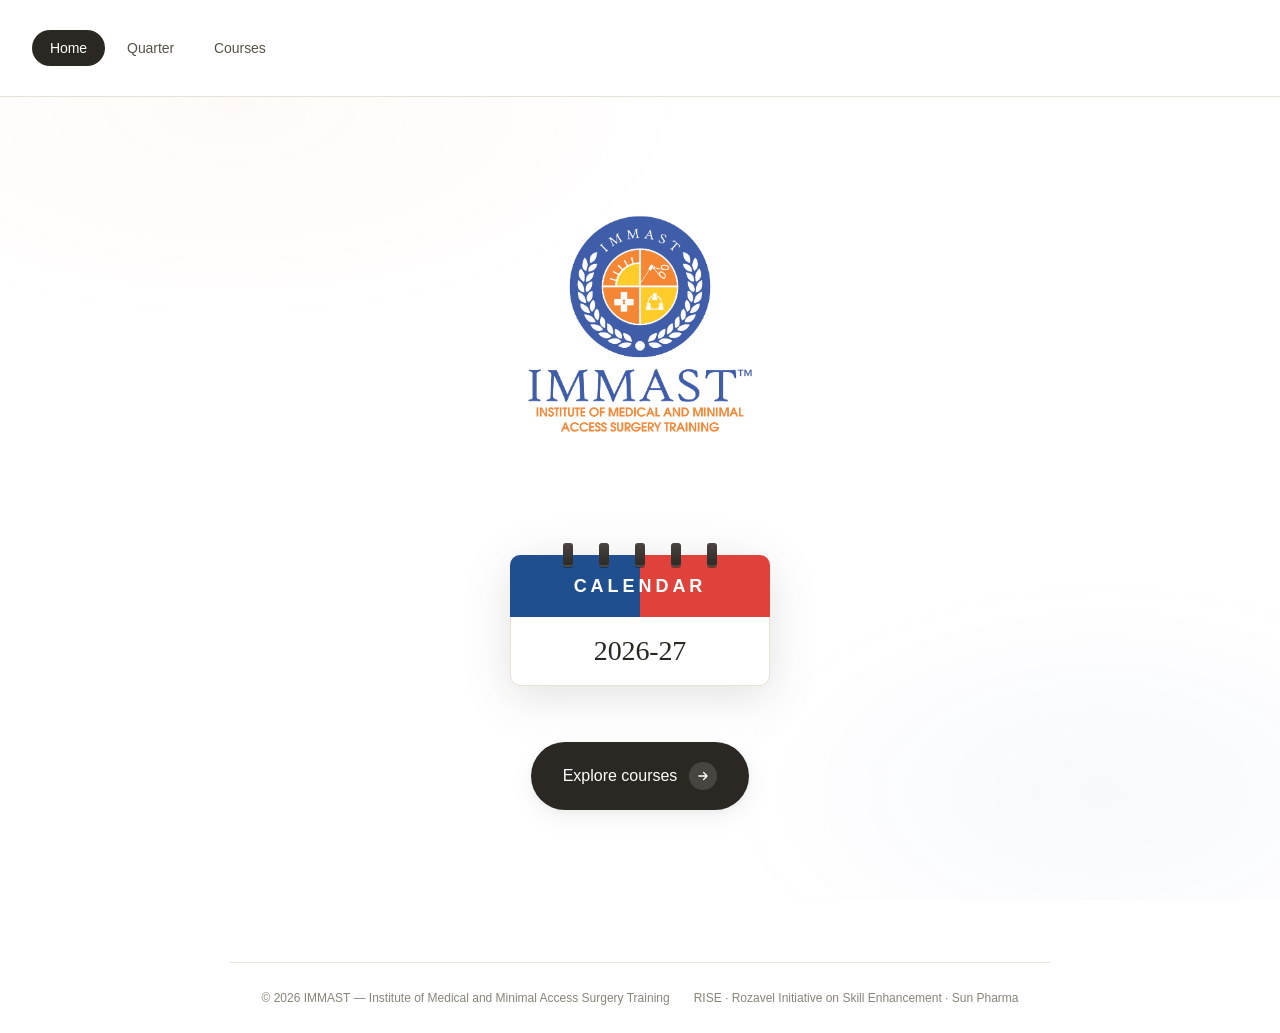
==== commit fd30c169: "Add files via upload" ====
--- a/index.html
+++ b/index.html
@@ -8,24 +8,722 @@
 <meta name="format-detection" content="telephone=no, date=no, address=no, email=no" />
 <title>IMMAST × RISE — Course Calendar 2026–27</title>
 
-<!-- Base tag mitigates Path-Relative Stylesheet Import (PRSSI) by anchoring all relative URLs to the document root -->
-<base href="/">
-
-<!-- Security headers (meta equivalents — configure matching response headers at the web server for full effect) -->
-<!-- No external resources are loaded — all fonts use the OS system stack — so script-src/style-src/font-src can stay 'self' only. Closes Qualys QID 150261 (SRI) by removing the third-party load entirely. -->
-<meta http-equiv="Content-Security-Policy" content="default-src 'self'; script-src 'self'; style-src 'self'; font-src 'self'; img-src 'self'; frame-src 'self'; frame-ancestors 'none'; base-uri 'self'; form-action 'self'; object-src 'none'; connect-src 'self'; media-src 'self'; worker-src 'self'; manifest-src 'self'; upgrade-insecure-requests;">
+<meta http-equiv="Content-Security-Policy" content="default-src 'self'; script-src 'self'; style-src 'self' 'unsafe-inline'; font-src 'self'; img-src 'self'; frame-src 'self'; frame-ancestors 'none'; base-uri 'self'; form-action 'self'; object-src 'none'; connect-src 'self'; media-src 'self'; worker-src 'self'; manifest-src 'self'; upgrade-insecure-requests;">
 <meta http-equiv="X-Content-Type-Options" content="nosniff">
 <meta http-equiv="X-Frame-Options" content="DENY">
 <meta name="referrer" content="strict-origin-when-cross-origin">
 <meta http-equiv="Permissions-Policy" content="accelerometer=(), autoplay=(), camera=(), cross-origin-isolated=(), display-capture=(), encrypted-media=(), fullscreen=(self), geolocation=(), gyroscope=(), keyboard-map=(), magnetometer=(), microphone=(), midi=(), payment=(), picture-in-picture=(), publickey-credentials-get=(), screen-wake-lock=(), sync-xhr=(), usb=(), xr-spatial-tracking=()">
 
-<link rel="stylesheet" href="/styles.css">
+<style>
+:root{
+  --bg: #FFFFFF;
+  --bg-2: #F6F3EE;
+  --paper: #FFFFFF;
+  --ink: #2B2722;
+  --ink-2: #585148;
+  --ink-3: #8A8378;
+  --line: #E7E2D7;
+  --line-2: #C7BFB0;
+
+  --accent: #F47A21;
+  --accent-soft: #F7B27A;
+  --accent-bg: #FCE8D4;
+
+  --immast: #1F4F8F;
+  --immast-soft: #8FA6C6;
+  --immast-bg: #DEE6F2;
+
+  --rise: #E0423B;
+  --rise-soft: #F0A19D;
+  --rise-bg: #FADDDB;
+
+  --shadow-sm: 0 1px 2px rgba(43,39,34,0.04), 0 1px 3px rgba(43,39,34,0.06);
+  --shadow-md: 0 2px 8px rgba(43,39,34,0.05), 0 8px 24px rgba(43,39,34,0.06);
+  --shadow-lg: 0 10px 40px rgba(43,39,34,0.10), 0 20px 60px rgba(43,39,34,0.08);
+
+  --r-sm: 10px;
+  --r-md: 16px;
+  --r-lg: 24px;
+
+  --ease: cubic-bezier(0.22, 1, 0.36, 1);
+
+  --topbar-h: 84px;
+
+  --font-sans: -apple-system, BlinkMacSystemFont, "Segoe UI", Roboto, "Helvetica Neue", Arial, sans-serif;
+  --font-serif: "Iowan Old Style", "Palatino Linotype", Palatino, "Hoefler Text", Georgia, "Times New Roman", serif;
+}
+
+.q-1{ --q-color: var(--accent); --q-soft: var(--accent-soft); --q-bg: var(--accent-bg); }
+.q-2{ --q-color: var(--immast); --q-soft: var(--immast-soft); --q-bg: var(--immast-bg); }
+.q-3{ --q-color: var(--rise); --q-soft: var(--rise-soft); --q-bg: var(--rise-bg); }
+
+html{
+  color-scheme: light only;
+  -webkit-text-size-adjust: 100%;
+  -ms-text-size-adjust: 100%;
+  text-size-adjust: 100%;
+}
+*{
+  box-sizing: border-box; margin: 0; padding: 0;
+  -webkit-tap-highlight-color: transparent;
+  user-select: none;
+  -webkit-user-select: none;
+  font-synthesis: none;
+  -webkit-font-synthesis: none;
+}
+em, i, address, cite, dfn, var{ font-style: normal; }
+body{
+  font-family: var(--font-sans);
+  font-feature-settings: "kern" 1, "liga" 1;
+  background: var(--bg);
+  color: var(--ink);
+  -webkit-font-smoothing: antialiased;
+  -moz-osx-font-smoothing: grayscale;
+  overflow-x: hidden;
+  overscroll-behavior-y: none;
+  forced-color-adjust: none;
+  min-height: 100vh;
+  display: flex;
+  flex-direction: column;
+}
+input, textarea{ user-select: text; -webkit-user-select: text; font-size: 16px; }
+
+.ambient{
+  position: fixed; inset: 0; pointer-events: none; z-index: 0;
+  background:
+    radial-gradient(ellipse 60% 40% at 18% 12%, rgba(244,122,33,0.035), transparent 60%),
+    radial-gradient(ellipse 50% 40% at 86% 88%, rgba(31,79,143,0.035), transparent 60%);
+}
+
+.topbar{
+  position: sticky; top: 0; z-index: 40;
+  background: rgba(255, 255, 255, 0.88);
+  backdrop-filter: saturate(1.2) blur(12px);
+  -webkit-backdrop-filter: saturate(1.2) blur(12px);
+  border-bottom: 1px solid var(--line);
+}
+.topbar-inner{
+  max-width: 1400px; margin: 0 auto;
+  padding: 16px 32px;
+  display: grid;
+  grid-template-columns: 1fr auto 1fr;
+  align-items: center;
+  gap: 24px;
+  min-height: 84px;
+}
+.topbar-nav{
+  display: flex; align-items: center; gap: 4px;
+  justify-self: start;
+}
+.nav-link{
+  background: transparent;
+  border: none;
+  font-family: inherit;
+  font-size: 14px;
+  font-weight: 500;
+  color: var(--ink-2);
+  padding: 10px 18px;
+  border-radius: 999px;
+  cursor: pointer;
+  transition: all 200ms var(--ease);
+  letter-spacing: -0.005em;
+}
+.nav-link:hover{ color: var(--ink); background: var(--bg-2); }
+.nav-link.active{ background: var(--ink); color: var(--paper); }
+.nav-link[disabled]{ color: var(--ink-3); cursor: not-allowed; }
+.nav-link[disabled]:hover{ background: transparent; color: var(--ink-3); }
+
+.burger{
+  display: none;
+  align-items: center; justify-content: center;
+  width: 44px; height: 44px;
+  background: transparent;
+  border: 1px solid var(--line-2);
+  border-radius: 12px;
+  cursor: pointer;
+  color: var(--ink);
+  transition: all 200ms var(--ease);
+}
+.burger:hover{ background: var(--bg-2); }
+.burger svg{ width: 22px; height: 22px; }
+
+.brand-group{
+  display: flex; align-items: center; gap: 22px;
+  justify-self: center;
+}
+body.screen-landing .brand-group,
+body.screen-quarters .brand-group{ visibility: hidden; }
+.brand-group img{ display: block; cursor: pointer; }
+.logo-immast{ height: 64px; width: auto; }
+.topbar-right{
+  display: flex; align-items: center; gap: 16px;
+  justify-self: end;
+}
+
+.mobile-drawer{
+  position: absolute;
+  top: 100%; left: 0; right: 0;
+  background: rgba(255, 255, 255, 0.98);
+  backdrop-filter: saturate(1.2) blur(12px);
+  border-bottom: 1px solid var(--line);
+  padding: 12px 20px 16px;
+  display: none;
+  flex-direction: column;
+  gap: 4px;
+  box-shadow: var(--shadow-md);
+}
+.mobile-drawer.open{ display: flex; }
+.mobile-drawer .nav-link{
+  text-align: left;
+  padding: 12px 14px;
+  font-size: 15px;
+}
+
+.back-slot{
+  position: sticky;
+  top: calc(var(--topbar-h) + 12px);
+  z-index: 30;
+  align-self: flex-start;
+  width: 100%;
+  text-align: left;
+  pointer-events: none;
+  margin-bottom: 20px;
+}
+.back-btn{
+  display: inline-flex; align-items: center; gap: 8px;
+  background: rgba(255, 255, 255, 0.92);
+  backdrop-filter: blur(12px) saturate(1.2);
+  -webkit-backdrop-filter: blur(12px) saturate(1.2);
+  border: 1px solid var(--line-2);
+  color: var(--ink);
+  font-family: inherit;
+  font-size: 13px;
+  font-weight: 500;
+  padding: 9px 18px 9px 14px;
+  border-radius: 999px;
+  cursor: pointer;
+  transition: all 220ms var(--ease);
+  box-shadow: var(--shadow-md);
+  pointer-events: auto;
+}
+.back-btn:hover{ background: var(--ink); color: var(--paper); border-color: var(--ink); transform: translateX(-2px); }
+.back-btn svg{ width: 14px; height: 14px; }
+
+.stage{
+  position: relative; z-index: 1;
+  flex: 1;
+}
+.screen{
+  position: absolute;
+  top: 0; left: 0; right: 0;
+  opacity: 0;
+  pointer-events: none;
+  transition: opacity 320ms var(--ease), transform 420ms var(--ease);
+  transform: translateY(14px);
+  padding: 48px 32px 80px;
+}
+.screen.active{
+  position: relative;
+  opacity: 1;
+  pointer-events: auto;
+  transform: translateY(0);
+}
+.screen.exit-left{ transform: translateX(-24px); }
+.screen.exit-right{ transform: translateX(24px); }
+
+.container{ max-width: 1280px; margin: 0 auto; width: 100%; }
+
+.eyebrow{
+  display: inline-flex; align-items: center; gap: 8px;
+  padding: 6px 14px;
+  background: var(--paper);
+  border: 1px solid var(--line);
+  border-radius: 999px;
+  font-size: 12px;
+  letter-spacing: 0.1em;
+  text-transform: uppercase;
+  color: var(--ink-2);
+  font-weight: 500;
+}
+.eyebrow .dot{ width: 6px; height: 6px; border-radius: 999px; background: var(--accent); }
+
+.landing{
+  display: flex; flex-direction: column; justify-content: flex-start; align-items: center;
+  text-align: center;
+  min-height: calc(100vh - 84px - 128px);
+  padding-top: clamp(24px, 4vw, 48px);
+}
+#screen-landing .landing{
+  justify-content: center;
+  padding-top: clamp(16px, 3vw, 40px);
+  padding-bottom: clamp(32px, 6vw, 72px);
+}
+.landing-logos{
+  display: flex; align-items: center; justify-content: center;
+  gap: clamp(18px, 4vw, 64px);
+  margin-bottom: clamp(32px, 5vw, 56px);
+  flex-wrap: nowrap;
+  max-width: 100%;
+}
+.landing-logos img{ display: block; height: auto; cursor: pointer; }
+.landing-logo.immast{ height: clamp(82px, 28vw, 280px); }
+.landing h1{
+  font-family: var(--font-serif);
+  font-weight: 400;
+  font-size: clamp(48px, 7.5vw, 104px);
+  line-height: 0.98;
+  letter-spacing: -0.025em;
+  color: var(--ink);
+  max-width: 14ch;
+  margin-bottom: 48px;
+  text-wrap: balance;
+}
+.cta-primary{
+  display: inline-flex; align-items: center; gap: 12px;
+  background: var(--ink);
+  color: #FFFFFF;
+  font-family: inherit;
+  font-size: 16px;
+  font-weight: 500;
+  padding: 20px 32px;
+  border: none;
+  border-radius: 999px;
+  cursor: pointer;
+  transition: all 260ms var(--ease);
+  box-shadow: var(--shadow-md);
+  margin-top: clamp(32px, 5vw, 56px);
+}
+.cta-primary:hover{ background: var(--accent); transform: translateY(-1px); box-shadow: var(--shadow-lg); }
+.cta-primary:active{ transform: translateY(0); }
+.cta-primary .arrow{
+  width: 28px; height: 28px;
+  border-radius: 999px;
+  background: rgba(255,255,255,0.14);
+  display: inline-flex; align-items: center; justify-content: center;
+  transition: transform 260ms var(--ease);
+}
+.cta-primary:hover .arrow{ transform: translateX(3px); }
+.cta-primary svg{ width: 14px; height: 14px; }
+
+.cal-badge{
+  position: relative;
+  width: clamp(200px, 22vw, 260px);
+  margin: clamp(20px, 3vw, 36px) auto 0;
+  filter: drop-shadow(0 10px 22px rgba(43,39,34,0.14));
+}
+.cal-rings{
+  position: absolute;
+  left: 0; right: 0;
+  top: -12px;
+  display: flex; justify-content: center;
+  gap: clamp(18px, 2.6vw, 26px);
+  pointer-events: none;
+  z-index: 2;
+}
+.cal-rings span{
+  display: block;
+  width: 10px;
+  height: 24px;
+  background: linear-gradient(180deg, #4A4540 0%, #2B2722 100%);
+  border-radius: 3px;
+  box-shadow: inset 0 -2px 0 rgba(255,255,255,0.14), 0 1px 0 rgba(0,0,0,0.35);
+}
+.cal-top{
+  position: relative;
+  height: clamp(48px, 6vw, 62px);
+  background: linear-gradient(90deg, #1F4F8F 0%, #1F4F8F 50%, #E0423B 50%, #E0423B 100%);
+  border-radius: 10px 10px 0 0;
+  display: flex; align-items: center; justify-content: center;
+  color: #FFFFFF;
+  font-family: var(--font-sans);
+  font-weight: 700;
+  font-size: clamp(15px, 1.45vw, 18px);
+  letter-spacing: 0.22em;
+}
+.cal-bottom{
+  background: #FFFFFF;
+  border: 1px solid var(--line);
+  border-top: none;
+  border-radius: 0 0 10px 10px;
+  padding: clamp(12px, 1.6vw, 18px);
+  text-align: center;
+  color: #2B2722;
+  font-family: var(--font-serif);
+  font-size: clamp(22px, 2.2vw, 28px);
+  font-weight: 500;
+  letter-spacing: -0.005em;
+}
+
+.screen-header{
+  text-align: center;
+  margin-bottom: 56px;
+}
+.screen-header .eyebrow{ margin-bottom: 20px; }
+.screen-header h2{
+  font-family: var(--font-serif);
+  font-weight: 400;
+  font-size: clamp(36px, 5vw, 64px);
+  line-height: 1.04;
+  letter-spacing: -0.02em;
+  margin-bottom: 16px;
+  text-wrap: balance;
+}
+.screen-header h2 .accent{ color: var(--accent); font-weight: 500; }
+.screen-header p{
+  color: var(--ink-2);
+  font-size: 16px;
+  max-width: 56ch;
+  margin: 0 auto;
+  line-height: 1.6;
+}
+
+.quarter-grid{
+  display: flex;
+  flex-wrap: wrap;
+  gap: clamp(16px, 2.2vw, 28px);
+  justify-content: center;
+  max-width: 1120px;
+  margin: clamp(32px, 5vw, 56px) auto 0;
+}
+
+.q-card{
+  position: relative;
+  display: inline-flex;
+  align-items: stretch;
+  padding: 0;
+  height: clamp(72px, 7vw, 92px);
+  background: #FFFFFF;
+  border: 2px solid var(--q-color, var(--accent));
+  border-radius: 999px;
+  cursor: pointer;
+  font-family: var(--font-serif);
+  color: var(--ink);
+  box-shadow: 0 4px 14px rgba(43,39,34,0.08);
+  transition: transform 260ms var(--ease), box-shadow 260ms var(--ease);
+  padding-right: clamp(56px, 6vw, 72px);
+}
+.q-card:hover{ transform: translateY(-3px); box-shadow: 0 10px 28px rgba(43,39,34,0.14); }
+.q-card:active{ transform: translateY(-1px); }
+
+.q-card__label{
+  padding: 0 clamp(24px, 2.6vw, 36px) 0 clamp(28px, 3vw, 40px);
+  display: flex; align-items: center;
+  font-size: clamp(22px, 2.2vw, 30px);
+  font-weight: 500;
+  letter-spacing: -0.005em;
+  color: var(--ink);
+}
+
+.q-card__hex{
+  position: absolute;
+  right: -2px; top: 50%;
+  transform: translateY(-50%);
+  width: clamp(78px, 8vw, 100px);
+  height: clamp(84px, 9vw, 108px);
+  background: var(--q-color, var(--accent));
+  clip-path: polygon(25% 4%, 75% 4%, 100% 50%, 75% 96%, 25% 96%, 0% 50%);
+  display: flex; align-items: center; justify-content: center;
+  color: #FFFFFF;
+  font-size: clamp(32px, 3.4vw, 44px);
+  font-weight: 600;
+  letter-spacing: -0.01em;
+  filter: drop-shadow(2px 3px 6px rgba(43,39,34,0.25));
+}
+.q-card__hex::after{
+  content: "";
+  position: absolute;
+  inset: 0;
+  clip-path: polygon(50% 0%, 100% 50%, 50% 100%, 50% 96%, 92% 50%, 50% 4%);
+  background: rgba(0,0,0,0.16);
+  pointer-events: none;
+}
+
+.screen.active .q-card{
+  animation: rise 500ms var(--ease) backwards;
+}
+.screen.active .q-card:nth-child(1){ animation-delay: 60ms; }
+.screen.active .q-card:nth-child(2){ animation-delay: 140ms; }
+.screen.active .q-card:nth-child(3){ animation-delay: 220ms; }
+
+@keyframes rise{
+  from{ opacity: 0; transform: translateY(20px); }
+  to{ opacity: 1; transform: translateY(0); }
+}
+
+.quarter-switch{
+  display: flex; align-items: center; justify-content: space-between;
+  gap: 12px;
+  margin-bottom: 28px;
+  padding: 10px 14px;
+  background: var(--paper);
+  border: 1px solid var(--line);
+  border-radius: 999px;
+}
+.qs-btn{
+  display: inline-flex; align-items: center; gap: 10px;
+  background: transparent;
+  border: none;
+  color: var(--ink);
+  font-family: inherit;
+  font-size: 13px;
+  font-weight: 500;
+  padding: 8px 14px;
+  border-radius: 999px;
+  cursor: pointer;
+  transition: all 220ms var(--ease);
+  max-width: 45%;
+  text-align: left;
+}
+.qs-btn:hover:not([disabled]){ background: var(--bg-2); }
+.qs-btn[disabled]{ color: var(--ink-3); cursor: not-allowed; opacity: 0.5; }
+.qs-btn svg{ width: 14px; height: 14px; flex-shrink: 0; }
+.qs-btn .qs-meta{
+  display: flex; flex-direction: column; gap: 1px;
+  min-width: 0;
+}
+.qs-btn .qs-meta .qs-label{
+  font-size: 10px; letter-spacing: 0.14em; text-transform: uppercase;
+  color: var(--ink-3); font-weight: 500;
+}
+.qs-btn .qs-meta .qs-title{
+  font-family: var(--font-serif); font-size: 15px; letter-spacing: -0.01em;
+  white-space: nowrap; overflow: hidden; text-overflow: ellipsis;
+}
+.qs-btn.next{ text-align: right; flex-direction: row-reverse; }
+.qs-spacer{
+  max-width: 45%;
+  flex: 1 1 0;
+  visibility: hidden;
+}
+.qs-current{
+  font-size: 12px; letter-spacing: 0.12em; text-transform: uppercase;
+  color: var(--ink-3); font-weight: 500;
+  padding: 0 8px;
+}
+.qs-current strong{
+  color: var(--ink); font-weight: 600;
+}
+
+.course-header{
+  display: flex; align-items: flex-end; justify-content: space-between;
+  gap: 24px; flex-wrap: wrap;
+  margin-bottom: 40px;
+  padding-bottom: 24px;
+  border-bottom: 1px solid var(--line);
+}
+.course-header-left h2{
+  font-family: var(--font-serif);
+  font-weight: 400;
+  font-size: clamp(36px, 4.4vw, 56px);
+  letter-spacing: -0.02em;
+  line-height: 1.02;
+  margin-bottom: 10px;
+}
+.course-header-left h2 .accent{ color: var(--q-color, var(--accent)); font-weight: 500; }
+.course-header-left .sub{
+  color: var(--ink-2);
+  font-size: 15px;
+}
+.course-header-right{
+  display: flex; gap: 10px;
+  flex-wrap: wrap;
+}
+.specialty-chip{
+  display: inline-flex; align-items: center; gap: 8px;
+  padding: 10px 16px;
+  background: var(--q-bg, var(--accent-bg));
+  border: 1px solid var(--q-soft, var(--accent-soft));
+  color: var(--q-color, var(--accent));
+  border-radius: 999px;
+  font-size: 13px;
+  font-weight: 500;
+}
+.specialty-chip .tick{
+  width: 5px; height: 5px; border-radius: 999px; background: currentColor;
+}
+
+.course-list{
+  display: flex; flex-direction: column;
+  gap: 12px;
+}
+.course-row{
+  display: grid;
+  grid-template-columns: 56px 1fr 220px 120px 56px;
+  align-items: center;
+  gap: 24px;
+  background: var(--paper);
+  border: 1px solid var(--line);
+  border-radius: var(--r-md);
+  padding: 20px 24px;
+  cursor: pointer;
+  transition: all 240ms var(--ease);
+  font-family: inherit;
+  text-align: left;
+  color: var(--ink);
+  width: 100%;
+  position: relative;
+}
+.course-row::before{
+  content: "";
+  position: absolute;
+  left: 0; top: 20px; bottom: 20px;
+  width: 2px;
+  background: var(--q-color, var(--accent));
+  border-radius: 2px;
+  opacity: 0;
+  transition: opacity 240ms var(--ease);
+}
+.course-row:hover{ border-color: var(--line-2); transform: translateX(4px); box-shadow: var(--shadow-md); }
+.course-row:hover::before{ opacity: 1; }
+
+.course-idx{
+  font-family: var(--font-serif);
+  font-size: 22px;
+  color: var(--ink-3);
+  font-variant-numeric: tabular-nums;
+}
+.course-name{
+  font-family: var(--font-serif);
+  font-size: 20px;
+  font-weight: 400;
+  line-height: 1.3;
+  letter-spacing: -0.01em;
+}
+.course-name small{
+  display: block;
+  font-family: var(--font-sans);
+  font-size: 11px;
+  letter-spacing: 0.1em;
+  text-transform: uppercase;
+  color: var(--ink-3);
+  font-weight: 500;
+  margin-bottom: 6px;
+}
+.course-dates{
+  font-size: 14px;
+  color: var(--ink-2);
+  display: flex; flex-direction: column; gap: 2px;
+}
+.course-dates .label{
+  font-size: 10px; letter-spacing: 0.12em; text-transform: uppercase; color: var(--ink-3); font-weight: 500;
+}
+.course-batch{
+  display: flex; flex-direction: column; gap: 2px;
+  font-size: 14px;
+  color: var(--ink-2);
+}
+.course-batch .label{
+  font-size: 10px; letter-spacing: 0.12em; text-transform: uppercase; color: var(--ink-3); font-weight: 500;
+}
+.course-batch .val{
+  font-family: var(--font-serif);
+  font-size: 22px;
+  color: var(--ink);
+}
+.course-open{
+  width: 44px; height: 44px;
+  border-radius: 999px;
+  background: var(--bg-2);
+  display: flex; align-items: center; justify-content: center;
+  color: var(--ink-2);
+  transition: all 240ms var(--ease);
+}
+.course-row:hover .course-open{
+  background: var(--q-color, var(--accent));
+  color: white;
+}
+.course-row:hover .course-open svg{ transform: translate(2px, -2px); }
+.course-open svg{ width: 16px; height: 16px; transition: transform 240ms var(--ease); }
+
+.screen.active .course-row{
+  animation: rise 420ms var(--ease) backwards;
+}
+.screen.active .course-row:nth-child(1){ animation-delay: 40ms; }
+.screen.active .course-row:nth-child(2){ animation-delay: 100ms; }
+.screen.active .course-row:nth-child(3){ animation-delay: 160ms; }
+.screen.active .course-row:nth-child(4){ animation-delay: 220ms; }
+.screen.active .course-row:nth-child(5){ animation-delay: 280ms; }
+
+.site-foot{
+  position: relative; z-index: 1;
+  border-top: 1px solid var(--line);
+  padding: 28px 32px;
+  display: flex; justify-content: space-between; align-items: center;
+  gap: 24px; flex-wrap: wrap;
+  font-size: 12px;
+  color: var(--ink-3);
+  max-width: 1400px; margin: 0 auto;
+}
+
+@media (max-width: 1024px){
+  .quarter-grid{ gap: 16px; }
+  .course-row{ grid-template-columns: 40px 1fr 180px 100px 44px; gap: 18px; padding: 18px 20px; }
+  .course-name{ font-size: 18px; }
+  .topbar-inner{ padding: 12px 24px; }
+  .screen{ padding: 40px 24px 64px; }
+}
+@media (max-width: 820px){
+  :root{ --topbar-h: 72px; }
+  .topbar-inner{
+    grid-template-columns: 1fr auto 1fr;
+    gap: 12px;
+    padding: 12px 18px;
+    min-height: 72px;
+  }
+  .topbar-nav{ display: none; }
+  .burger{ display: inline-flex; justify-self: start; }
+  .brand-group{ gap: 14px; }
+  .logo-immast{ height: 48px; }
+
+  .quarter-switch{ flex-wrap: wrap; padding: 8px; gap: 6px; border-radius: 14px; }
+  .qs-btn{ max-width: 100%; flex: 1; padding: 8px 10px; }
+  .qs-current{ flex-basis: 100%; text-align: center; order: -1; padding: 4px 0; }
+
+  .q-card{ height: 76px; padding-right: 60px; }
+  .q-card__label{ font-size: 22px; padding: 0 22px 0 26px; }
+  .q-card__hex{ width: 82px; height: 88px; font-size: 32px; }
+
+  .course-row{
+    grid-template-columns: 28px 1fr 44px;
+    grid-template-rows: auto auto;
+    gap: 4px 16px;
+  }
+  .course-idx{ grid-row: 1; grid-column: 1; font-size: 18px; }
+  .course-name{ grid-row: 1; grid-column: 2; font-size: 17px; }
+  .course-dates{ grid-column: 2; grid-row: 2; flex-direction: row; align-items: baseline; gap: 12px; }
+  .course-batch{ display: none; }
+  .course-open{ grid-row: 1 / span 2; grid-column: 3; align-self: center; }
+
+  .course-header{ flex-direction: column; align-items: flex-start; }
+
+  .site-foot{ flex-direction: column; align-items: flex-start; }
+}
+@media (max-width: 600px){
+  .quarter-grid{ flex-direction: column; align-items: center; gap: 14px; max-width: 540px; margin-left: auto; margin-right: auto; }
+  .q-card{ width: 100%; max-width: 360px; }
+}
+@media (max-width: 520px){
+  :root{ --topbar-h: 68px; }
+  .topbar-inner{ padding: 10px 14px; min-height: 68px; }
+  .brand-group{ gap: 10px; }
+  .logo-immast{ height: 40px; }
+  .burger{ width: 40px; height: 40px; }
+  .burger svg{ width: 20px; height: 20px; }
+  .screen{ padding: 28px 18px 56px; }
+  .course-row{ padding: 14px 16px; gap: 2px 12px; }
+}
+@media (max-width: 380px){
+  .logo-immast{ height: 34px; }
+  .brand-group{ gap: 8px; }
+}
+
+.sr-only{ position: absolute; width: 1px; height: 1px; padding: 0; margin: -1px; overflow: hidden; clip: rect(0,0,0,0); white-space: nowrap; border: 0; }
+</style>
 </head>
 <body>
 
 <div class="ambient" aria-hidden="true"></div>
 
-<!-- ========== TOP BAR ========== -->
 <header class="topbar" role="banner">
   <div class="topbar-inner">
     <nav class="topbar-nav" aria-label="Primary">
@@ -40,13 +738,9 @@
 
     <div class="brand-group">
       <img class="logo-immast" src="assets/IMMAST Logo.png" alt="IMMAST — Institute of Medical and Minimal Access Surgery Training" />
-      <div class="brand-divider" aria-hidden="true"></div>
-      <img class="logo-rise" src="assets/Rise Logo.png" alt="RISE — Rozavel Initiative on Skill Enhancement" />
     </div>
 
-    <div class="topbar-right">
-      <img class="logo-sun" src="assets/Sun Logo.png" alt="Sun Pharma" />
-    </div>
+    <div class="topbar-right"></div>
   </div>
 
   <nav class="mobile-drawer" id="mobile-drawer" aria-label="Mobile primary">
@@ -56,16 +750,12 @@
   </nav>
 </header>
 
-<!-- ========== STAGE ========== -->
 <main class="stage" id="stage">
 
-  <!-- Screen 1: Landing -->
   <section class="screen active" id="screen-landing" data-screen="landing">
     <div class="container landing">
       <div class="landing-logos" aria-hidden="true">
         <img class="landing-logo immast" src="assets/IMMAST Logo.png" alt="" />
-        <span class="lg-divider"></span>
-        <img class="landing-logo rise" src="assets/Rise Logo.png" alt="" />
       </div>
 
       <div class="cal-badge" aria-label="Calendar 2026-27">
@@ -85,15 +775,12 @@
     </div>
   </section>
 
-  <!-- Screen 2: Quarter select -->
   <section class="screen" id="screen-quarters" data-screen="quarters">
     <div class="container landing">
       <div class="back-slot" id="backslot-quarters"></div>
 
       <div class="landing-logos" aria-hidden="true">
         <img class="landing-logo immast" src="assets/IMMAST Logo.png" alt="" />
-        <span class="lg-divider"></span>
-        <img class="landing-logo rise" src="assets/Rise Logo.png" alt="" />
       </div>
 
       <div class="cal-badge" aria-label="Calendar 2026-27">
@@ -108,7 +795,6 @@
     </div>
   </section>
 
-  <!-- Screen 3: Course list -->
   <section class="screen" id="screen-courses" data-screen="courses">
     <div class="container">
       <div class="back-slot" id="backslot-courses"></div>
@@ -120,12 +806,11 @@
 
 </main>
 
-<!-- ========== FOOTER ========== -->
 <footer class="site-foot">
   <div>© 2026 IMMAST — Institute of Medical and Minimal Access Surgery Training</div>
   <div>RISE · Rozavel Initiative on Skill Enhancement · Sun Pharma</div>
 </footer>
 
-<script src="/script.js" defer></script>
+<script src="script.js" integrity="sha384-A+Ct6dbJ8FGeuEeyg1Lf+o1vy4goAuiJLWhJfZBiBYqi0Lax/h2ip8LG7iopjPua" defer></script>
 </body>
 </html>
